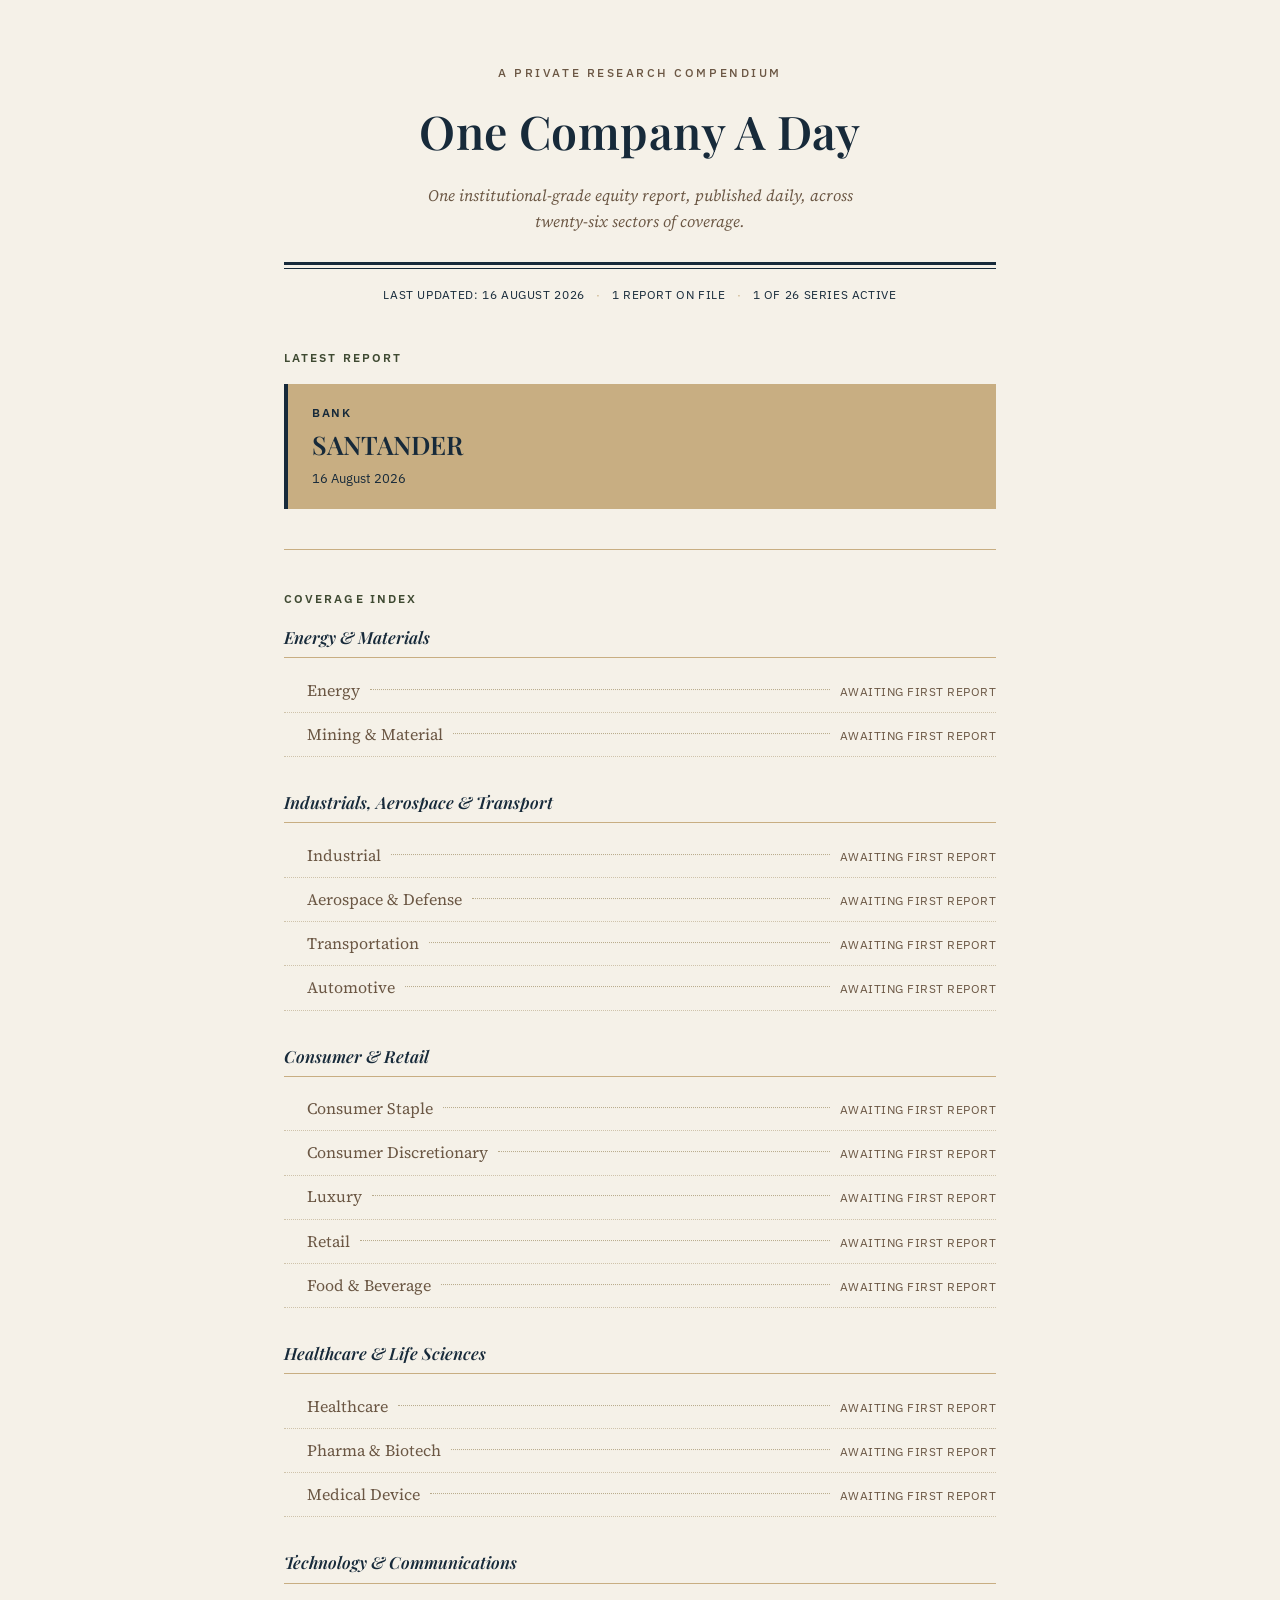
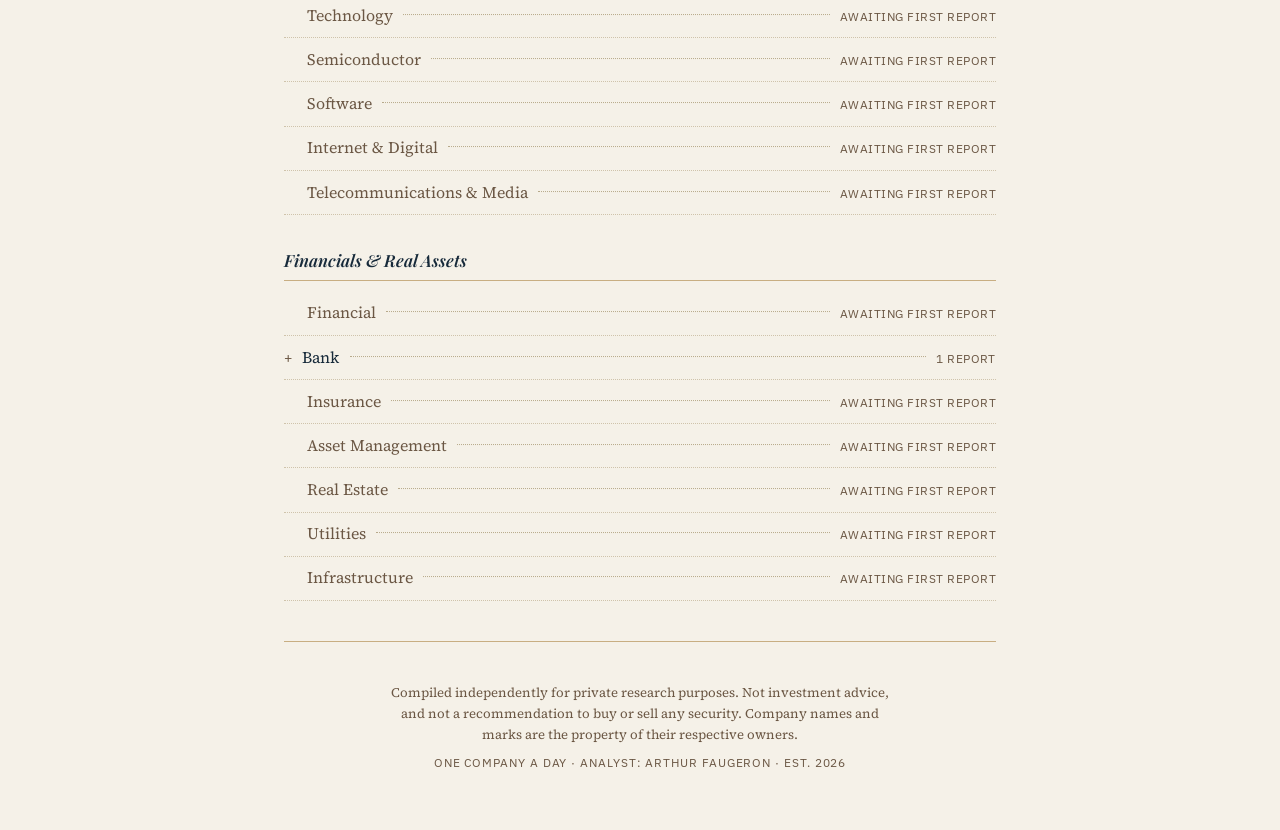
==== index.html @ ce0e8a20 "Initial site: OCAD compendium homepage and first report Static, dependency-free build (scripts/build" ====
<!doctype html>
<html lang="en">
<head>
<meta charset="utf-8">
<title>One Company A Day</title>
<meta name="description" content="A private, dated compendium of institutional-grade equity research, one company at a time, across twenty-six sectors of coverage.">
<meta name="viewport" content="width=device-width, initial-scale=1">
<link rel="icon" href="data:image/svg+xml,%3Csvg xmlns='http://www.w3.org/2000/svg' viewBox='0 0 64 64'%3E%3Crect width='64' height='64' fill='%23172A3A'/%3E%3Ctext x='32' y='45' font-family='Georgia,serif' font-size='38' fill='%23F5F1E8' text-anchor='middle'%3EO%3C/text%3E%3C/svg%3E">
<link rel="preconnect" href="https://fonts.googleapis.com">
<link rel="preconnect" href="https://fonts.gstatic.com" crossorigin>
<link href="https://fonts.googleapis.com/css2?family=Playfair+Display:ital,wght@0,500;0,600;0,700;1,500&family=Source+Serif+4:ital,wght@0,400;0,600;1,400&family=IBM+Plex+Sans:wght@400;500;600&display=swap" rel="stylesheet">
<link rel="stylesheet" href="assets/css/style.css">
</head>
<body>
<div class="page">

  <header class="masthead">
    <p class="masthead-eyebrow">A Private Research Compendium</p>
    <h1 class="masthead-title">One Company A Day</h1>
    <p class="masthead-tagline">One institutional-grade equity report, published daily, across twenty-six sectors of coverage.</p>
  </header>

  <div class="rule-double" role="presentation"></div>

  <div class="masthead-meta">
    <span>Last Updated: 16 August 2026</span>
    <span class="meta-sep">&middot;</span>
    <span>1 Report on File</span>
    <span class="meta-sep">&middot;</span>
    <span>1 of 26 Series Active</span>
  </div>

  <section class="latest">
    <p class="section-label">Latest Report</p>
    <div class="latest-card">
      <p class="latest-series">Bank</p>
      <h2 class="latest-title"><a href="Bank/16082026_SANTANDER.pdf">SANTANDER</a></h2>
      <p class="latest-date">16 August 2026</p>
    </div>
  </section>

  <hr class="rule-light">

  <section class="contents">
    <p class="section-label">Coverage Index</p>
    <div class="category">
      <h3 class="category-title">Energy &amp; Materials</h3>
      <div class="series-entry series-entry--empty">
        <span class="series-name">Energy</span>
        <span class="series-fill" aria-hidden="true"></span>
        <span class="series-count">Awaiting First Report</span>
      </div>
      <div class="series-entry series-entry--empty">
        <span class="series-name">Mining &amp; Material</span>
        <span class="series-fill" aria-hidden="true"></span>
        <span class="series-count">Awaiting First Report</span>
      </div>
    </div>
    <div class="category">
      <h3 class="category-title">Industrials, Aerospace &amp; Transport</h3>
      <div class="series-entry series-entry--empty">
        <span class="series-name">Industrial</span>
        <span class="series-fill" aria-hidden="true"></span>
        <span class="series-count">Awaiting First Report</span>
      </div>
      <div class="series-entry series-entry--empty">
        <span class="series-name">Aerospace &amp; Defense</span>
        <span class="series-fill" aria-hidden="true"></span>
        <span class="series-count">Awaiting First Report</span>
      </div>
      <div class="series-entry series-entry--empty">
        <span class="series-name">Transportation</span>
        <span class="series-fill" aria-hidden="true"></span>
        <span class="series-count">Awaiting First Report</span>
      </div>
      <div class="series-entry series-entry--empty">
        <span class="series-name">Automotive</span>
        <span class="series-fill" aria-hidden="true"></span>
        <span class="series-count">Awaiting First Report</span>
      </div>
    </div>
    <div class="category">
      <h3 class="category-title">Consumer &amp; Retail</h3>
      <div class="series-entry series-entry--empty">
        <span class="series-name">Consumer Staple</span>
        <span class="series-fill" aria-hidden="true"></span>
        <span class="series-count">Awaiting First Report</span>
      </div>
      <div class="series-entry series-entry--empty">
        <span class="series-name">Consumer Discretionary</span>
        <span class="series-fill" aria-hidden="true"></span>
        <span class="series-count">Awaiting First Report</span>
      </div>
      <div class="series-entry series-entry--empty">
        <span class="series-name">Luxury</span>
        <span class="series-fill" aria-hidden="true"></span>
        <span class="series-count">Awaiting First Report</span>
      </div>
      <div class="series-entry series-entry--empty">
        <span class="series-name">Retail</span>
        <span class="series-fill" aria-hidden="true"></span>
        <span class="series-count">Awaiting First Report</span>
      </div>
      <div class="series-entry series-entry--empty">
        <span class="series-name">Food &amp; Beverage</span>
        <span class="series-fill" aria-hidden="true"></span>
        <span class="series-count">Awaiting First Report</span>
      </div>
    </div>
    <div class="category">
      <h3 class="category-title">Healthcare &amp; Life Sciences</h3>
      <div class="series-entry series-entry--empty">
        <span class="series-name">Healthcare</span>
        <span class="series-fill" aria-hidden="true"></span>
        <span class="series-count">Awaiting First Report</span>
      </div>
      <div class="series-entry series-entry--empty">
        <span class="series-name">Pharma &amp; Biotech</span>
        <span class="series-fill" aria-hidden="true"></span>
        <span class="series-count">Awaiting First Report</span>
      </div>
      <div class="series-entry series-entry--empty">
        <span class="series-name">Medical Device</span>
        <span class="series-fill" aria-hidden="true"></span>
        <span class="series-count">Awaiting First Report</span>
      </div>
    </div>
    <div class="category">
      <h3 class="category-title">Technology &amp; Communications</h3>
      <div class="series-entry series-entry--empty">
        <span class="series-name">Technology</span>
        <span class="series-fill" aria-hidden="true"></span>
        <span class="series-count">Awaiting First Report</span>
      </div>
      <div class="series-entry series-entry--empty">
        <span class="series-name">Semiconductor</span>
        <span class="series-fill" aria-hidden="true"></span>
        <span class="series-count">Awaiting First Report</span>
      </div>
      <div class="series-entry series-entry--empty">
        <span class="series-name">Software</span>
        <span class="series-fill" aria-hidden="true"></span>
        <span class="series-count">Awaiting First Report</span>
      </div>
      <div class="series-entry series-entry--empty">
        <span class="series-name">Internet &amp; Digital</span>
        <span class="series-fill" aria-hidden="true"></span>
        <span class="series-count">Awaiting First Report</span>
      </div>
      <div class="series-entry series-entry--empty">
        <span class="series-name">Telecommunications &amp; Media</span>
        <span class="series-fill" aria-hidden="true"></span>
        <span class="series-count">Awaiting First Report</span>
      </div>
    </div>
    <div class="category">
      <h3 class="category-title">Financials &amp; Real Assets</h3>
      <div class="series-entry series-entry--empty">
        <span class="series-name">Financial</span>
        <span class="series-fill" aria-hidden="true"></span>
        <span class="series-count">Awaiting First Report</span>
      </div>
      <details class="series-entry">
        <summary>
          <span class="series-name">Bank</span>
          <span class="series-fill" aria-hidden="true"></span>
          <span class="series-count">1 Report</span>
        </summary>
        <ul class="report-list">
        <li>
          <a href="Bank/16082026_SANTANDER.pdf">SANTANDER</a>
          <span class="report-date">16 August 2026</span>
        </li>
        </ul>
      </details>
      <div class="series-entry series-entry--empty">
        <span class="series-name">Insurance</span>
        <span class="series-fill" aria-hidden="true"></span>
        <span class="series-count">Awaiting First Report</span>
      </div>
      <div class="series-entry series-entry--empty">
        <span class="series-name">Asset Management</span>
        <span class="series-fill" aria-hidden="true"></span>
        <span class="series-count">Awaiting First Report</span>
      </div>
      <div class="series-entry series-entry--empty">
        <span class="series-name">Real Estate</span>
        <span class="series-fill" aria-hidden="true"></span>
        <span class="series-count">Awaiting First Report</span>
      </div>
      <div class="series-entry series-entry--empty">
        <span class="series-name">Utilities</span>
        <span class="series-fill" aria-hidden="true"></span>
        <span class="series-count">Awaiting First Report</span>
      </div>
      <div class="series-entry series-entry--empty">
        <span class="series-name">Infrastructure</span>
        <span class="series-fill" aria-hidden="true"></span>
        <span class="series-count">Awaiting First Report</span>
      </div>
    </div>
  </section>

  <hr class="rule-light">

  <footer class="colophon">
    <p>Compiled independently for private research purposes. Not investment advice, and not a recommendation to buy or sell any security. Company names and marks are the property of their respective owners.</p>
    <p class="colophon-sub">One Company A Day &middot; Analyst: Arthur Faugeron &middot; Est. 2026</p>
  </footer>

</div>
</body>
</html>
---- assets/css/style.css ----
:root {
  --ivory: #F5F1E8;
  --navy: #172A3A;
  --tweed: #6B5744;
  --olive: #3F4A32;
  --camel: #C8AE82;

  --font-display: "Playfair Display", Georgia, "Times New Roman", serif;
  --font-body: "Source Serif 4", Georgia, "Times New Roman", serif;
  --font-sans: "IBM Plex Sans", "Helvetica Neue", Arial, sans-serif;
}

* {
  box-sizing: border-box;
}

html {
  background: var(--ivory);
}

html, body {
  overflow-x: hidden;
}

body {
  margin: 0;
  background: var(--ivory);
  color: var(--navy);
  font-family: var(--font-body);
  font-size: 17px;
  line-height: 1.6;
  -webkit-font-smoothing: antialiased;
}

.page {
  max-width: 760px;
  margin: 0 auto;
  padding: 4rem 1.5rem 3rem;
}

/* Masthead */

.masthead {
  text-align: center;
}

.masthead-eyebrow {
  margin: 0 0 0.75rem;
  font-family: var(--font-sans);
  font-size: 0.72rem;
  font-weight: 500;
  letter-spacing: 0.22em;
  text-transform: uppercase;
  color: var(--tweed);
}

.masthead-title {
  margin: 0;
  font-family: var(--font-display);
  font-weight: 600;
  font-size: 2.9rem;
  letter-spacing: 0.01em;
  color: var(--navy);
}

.masthead-tagline {
  margin: 0.9rem auto 0;
  max-width: 30em;
  font-style: italic;
  font-size: 1rem;
  color: var(--tweed);
}

.rule-double {
  margin: 1.75rem 0 1rem;
  border-top: 3px solid var(--navy);
  padding-top: 3px;
  border-bottom: 1px solid var(--navy);
}

.rule-light {
  margin: 2.5rem 0;
  border: none;
  border-top: 1px solid var(--camel);
}

.masthead-meta {
  text-align: center;
  font-family: var(--font-sans);
  font-size: 0.78rem;
  letter-spacing: 0.05em;
  text-transform: uppercase;
  color: var(--navy);
}

.meta-sep {
  color: var(--camel);
  margin: 0 0.6em;
}

/* Section labels */

.section-label {
  margin: 0 0 1rem;
  font-family: var(--font-sans);
  font-size: 0.72rem;
  font-weight: 600;
  letter-spacing: 0.18em;
  text-transform: uppercase;
  color: var(--olive);
}

/* Latest report */

.latest {
  margin-top: 2.75rem;
}

.latest-card {
  background: var(--camel);
  border-left: 4px solid var(--navy);
  padding: 1.25rem 1.5rem;
}

.latest-card--empty {
  color: var(--navy);
  font-style: italic;
}

.latest-series {
  margin: 0 0 0.35rem;
  font-family: var(--font-sans);
  font-size: 0.72rem;
  font-weight: 600;
  letter-spacing: 0.14em;
  text-transform: uppercase;
  color: var(--navy);
}

.latest-title {
  margin: 0;
  font-family: var(--font-display);
  font-weight: 600;
  font-size: 1.6rem;
  line-height: 1.25;
}

.latest-title a {
  color: var(--navy);
  text-decoration: none;
}

.latest-title a:hover {
  color: var(--olive);
  text-decoration: underline;
}

.latest-date {
  margin: 0.5rem 0 0;
  font-family: var(--font-sans);
  font-size: 0.82rem;
  color: var(--navy);
}

/* Coverage index */

.category {
  margin-bottom: 2rem;
}

.category-title {
  margin: 0 0 0.65rem;
  font-family: var(--font-display);
  font-weight: 600;
  font-style: italic;
  font-size: 1.05rem;
  color: var(--navy);
  border-bottom: 1px solid var(--camel);
  padding-bottom: 0.4rem;
}

.series-entry {
  border-bottom: 1px dotted #cfc3ab;
}

.series-entry summary {
  list-style: none;
  cursor: pointer;
  display: flex;
  align-items: baseline;
  padding: 0.55rem 0;
}

.series-entry summary::-webkit-details-marker {
  display: none;
}

.series-entry summary::before {
  content: "+";
  display: inline-block;
  width: 1em;
  margin-right: 0.35em;
  font-family: var(--font-sans);
  font-size: 0.85rem;
  color: var(--tweed);
}

.series-entry[open] summary::before {
  content: "\2212";
}

.series-entry--empty {
  display: flex;
  align-items: baseline;
  padding: 0.55rem 0 0.55rem 1.35em;
  color: var(--tweed);
}

.series-name {
  font-family: var(--font-body);
  font-size: 1rem;
  color: var(--navy);
  white-space: nowrap;
}

.series-entry--empty .series-name {
  color: var(--tweed);
}

.series-fill {
  flex: 1;
  margin: 0 0.6em;
  border-bottom: 1px dotted #b7a98a;
  transform: translateY(-0.35em);
}

.series-count {
  font-family: var(--font-sans);
  font-size: 0.76rem;
  letter-spacing: 0.04em;
  text-transform: uppercase;
  color: var(--tweed);
  white-space: nowrap;
}

.report-list {
  list-style: none;
  margin: 0 0 0.75rem;
  padding: 0 0 0 1.35em;
}

.report-list li {
  display: flex;
  align-items: baseline;
  padding: 0.3rem 0;
  border-bottom: 1px solid #ece5d4;
}

.report-list li:last-child {
  border-bottom: none;
}

.report-list a {
  color: var(--navy);
  text-decoration: none;
  font-size: 0.98rem;
}

.report-list a:hover {
  color: var(--olive);
  text-decoration: underline;
}

.report-date {
  margin-left: auto;
  padding-left: 1em;
  font-family: var(--font-sans);
  font-size: 0.76rem;
  color: var(--tweed);
  white-space: nowrap;
}

/* Colophon */

.colophon {
  text-align: center;
  color: var(--tweed);
  font-size: 0.82rem;
}

.colophon p {
  margin: 0 0 0.6rem;
  max-width: 38em;
  margin-left: auto;
  margin-right: auto;
}

.colophon-sub {
  font-family: var(--font-sans);
  font-size: 0.72rem;
  letter-spacing: 0.08em;
  text-transform: uppercase;
}

/* Responsive */

@media (max-width: 560px) {
  .page {
    padding: 2.5rem 1.1rem 2.5rem;
  }
  .masthead-title {
    font-size: 1.7rem;
  }
  .masthead-meta {
    line-height: 2;
  }
  .series-entry summary {
    display: block;
    padding: 0.55rem 0;
  }
  .series-entry--empty {
    display: block;
    padding: 0.55rem 0 0.55rem 1.35em;
  }
  .series-fill {
    display: none;
  }
  .series-name {
    white-space: normal;
  }
  .series-count {
    display: block;
    margin-top: 0.15rem;
  }
  .series-entry summary .series-count {
    padding-left: 1.35em;
  }
  .report-list {
    padding-left: 0.8em;
  }
  .report-list li {
    display: block;
    padding: 0.35rem 0;
  }
  .report-list a {
    display: inline-block;
  }
  .report-date {
    display: block;
    margin-left: 0;
    padding-left: 0;
    margin-top: 0.1rem;
  }
}
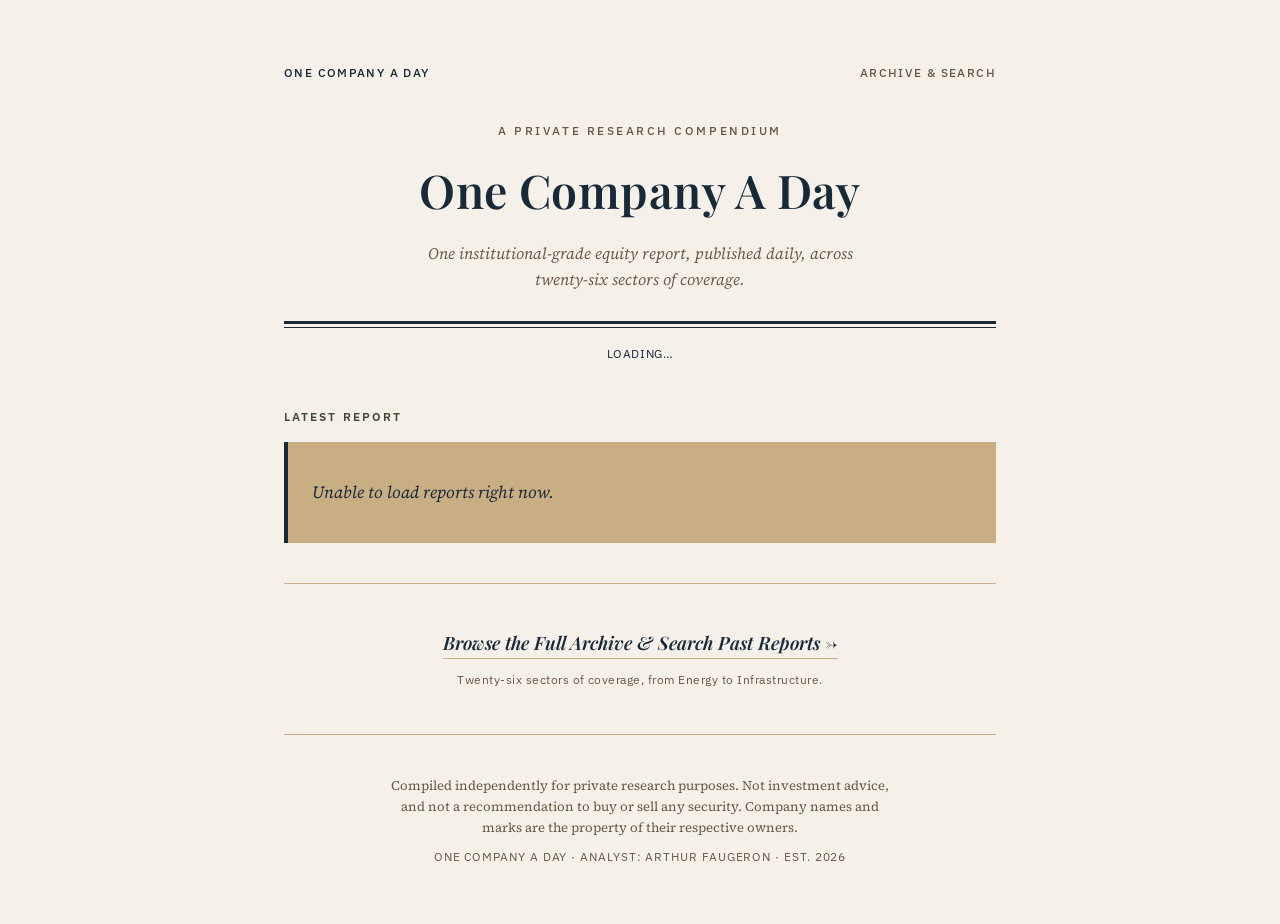
==== commit 10425d0b: "Rebuild site: two pages, automatic CI deploy, SERIES/ folder - Split into a short home page and a se" ====
--- a/index.html
+++ b/index.html
@@ -14,6 +14,11 @@
 <body>
 <div class="page">
 
+  <nav class="utility-nav">
+    <a href="index.html">One Company A Day</a>
+    <a href="archive.html">Archive &amp; Search</a>
+  </nav>
+
   <header class="masthead">
     <p class="masthead-eyebrow">A Private Research Compendium</p>
     <h1 class="masthead-title">One Company A Day</h1>
@@ -22,183 +27,22 @@
 
   <div class="rule-double" role="presentation"></div>
 
-  <div class="masthead-meta">
-    <span>Last Updated: 16 August 2026</span>
-    <span class="meta-sep">&middot;</span>
-    <span>1 Report on File</span>
-    <span class="meta-sep">&middot;</span>
-    <span>1 of 26 Series Active</span>
+  <div class="masthead-meta" id="masthead-meta">
+    <span>Loading&hellip;</span>
   </div>
 
   <section class="latest">
     <p class="section-label">Latest Report</p>
-    <div class="latest-card">
-      <p class="latest-series">Bank</p>
-      <h2 class="latest-title"><a href="Bank/16082026_SANTANDER.pdf">SANTANDER</a></h2>
-      <p class="latest-date">16 August 2026</p>
+    <div id="latest-report">
+      <div class="latest-card latest-card--empty"><p>Loading&hellip;</p></div>
     </div>
   </section>
 
   <hr class="rule-light">
 
-  <section class="contents">
-    <p class="section-label">Coverage Index</p>
-    <div class="category">
-      <h3 class="category-title">Energy &amp; Materials</h3>
-      <div class="series-entry series-entry--empty">
-        <span class="series-name">Energy</span>
-        <span class="series-fill" aria-hidden="true"></span>
-        <span class="series-count">Awaiting First Report</span>
-      </div>
-      <div class="series-entry series-entry--empty">
-        <span class="series-name">Mining &amp; Material</span>
-        <span class="series-fill" aria-hidden="true"></span>
-        <span class="series-count">Awaiting First Report</span>
-      </div>
-    </div>
-    <div class="category">
-      <h3 class="category-title">Industrials, Aerospace &amp; Transport</h3>
-      <div class="series-entry series-entry--empty">
-        <span class="series-name">Industrial</span>
-        <span class="series-fill" aria-hidden="true"></span>
-        <span class="series-count">Awaiting First Report</span>
-      </div>
-      <div class="series-entry series-entry--empty">
-        <span class="series-name">Aerospace &amp; Defense</span>
-        <span class="series-fill" aria-hidden="true"></span>
-        <span class="series-count">Awaiting First Report</span>
-      </div>
-      <div class="series-entry series-entry--empty">
-        <span class="series-name">Transportation</span>
-        <span class="series-fill" aria-hidden="true"></span>
-        <span class="series-count">Awaiting First Report</span>
-      </div>
-      <div class="series-entry series-entry--empty">
-        <span class="series-name">Automotive</span>
-        <span class="series-fill" aria-hidden="true"></span>
-        <span class="series-count">Awaiting First Report</span>
-      </div>
-    </div>
-    <div class="category">
-      <h3 class="category-title">Consumer &amp; Retail</h3>
-      <div class="series-entry series-entry--empty">
-        <span class="series-name">Consumer Staple</span>
-        <span class="series-fill" aria-hidden="true"></span>
-        <span class="series-count">Awaiting First Report</span>
-      </div>
-      <div class="series-entry series-entry--empty">
-        <span class="series-name">Consumer Discretionary</span>
-        <span class="series-fill" aria-hidden="true"></span>
-        <span class="series-count">Awaiting First Report</span>
-      </div>
-      <div class="series-entry series-entry--empty">
-        <span class="series-name">Luxury</span>
-        <span class="series-fill" aria-hidden="true"></span>
-        <span class="series-count">Awaiting First Report</span>
-      </div>
-      <div class="series-entry series-entry--empty">
-        <span class="series-name">Retail</span>
-        <span class="series-fill" aria-hidden="true"></span>
-        <span class="series-count">Awaiting First Report</span>
-      </div>
-      <div class="series-entry series-entry--empty">
-        <span class="series-name">Food &amp; Beverage</span>
-        <span class="series-fill" aria-hidden="true"></span>
-        <span class="series-count">Awaiting First Report</span>
-      </div>
-    </div>
-    <div class="category">
-      <h3 class="category-title">Healthcare &amp; Life Sciences</h3>
-      <div class="series-entry series-entry--empty">
-        <span class="series-name">Healthcare</span>
-        <span class="series-fill" aria-hidden="true"></span>
-        <span class="series-count">Awaiting First Report</span>
-      </div>
-      <div class="series-entry series-entry--empty">
-        <span class="series-name">Pharma &amp; Biotech</span>
-        <span class="series-fill" aria-hidden="true"></span>
-        <span class="series-count">Awaiting First Report</span>
-      </div>
-      <div class="series-entry series-entry--empty">
-        <span class="series-name">Medical Device</span>
-        <span class="series-fill" aria-hidden="true"></span>
-        <span class="series-count">Awaiting First Report</span>
-      </div>
-    </div>
-    <div class="category">
-      <h3 class="category-title">Technology &amp; Communications</h3>
-      <div class="series-entry series-entry--empty">
-        <span class="series-name">Technology</span>
-        <span class="series-fill" aria-hidden="true"></span>
-        <span class="series-count">Awaiting First Report</span>
-      </div>
-      <div class="series-entry series-entry--empty">
-        <span class="series-name">Semiconductor</span>
-        <span class="series-fill" aria-hidden="true"></span>
-        <span class="series-count">Awaiting First Report</span>
-      </div>
-      <div class="series-entry series-entry--empty">
-        <span class="series-name">Software</span>
-        <span class="series-fill" aria-hidden="true"></span>
-        <span class="series-count">Awaiting First Report</span>
-      </div>
-      <div class="series-entry series-entry--empty">
-        <span class="series-name">Internet &amp; Digital</span>
-        <span class="series-fill" aria-hidden="true"></span>
-        <span class="series-count">Awaiting First Report</span>
-      </div>
-      <div class="series-entry series-entry--empty">
-        <span class="series-name">Telecommunications &amp; Media</span>
-        <span class="series-fill" aria-hidden="true"></span>
-        <span class="series-count">Awaiting First Report</span>
-      </div>
-    </div>
-    <div class="category">
-      <h3 class="category-title">Financials &amp; Real Assets</h3>
-      <div class="series-entry series-entry--empty">
-        <span class="series-name">Financial</span>
-        <span class="series-fill" aria-hidden="true"></span>
-        <span class="series-count">Awaiting First Report</span>
-      </div>
-      <details class="series-entry">
-        <summary>
-          <span class="series-name">Bank</span>
-          <span class="series-fill" aria-hidden="true"></span>
-          <span class="series-count">1 Report</span>
-        </summary>
-        <ul class="report-list">
-        <li>
-          <a href="Bank/16082026_SANTANDER.pdf">SANTANDER</a>
-          <span class="report-date">16 August 2026</span>
-        </li>
-        </ul>
-      </details>
-      <div class="series-entry series-entry--empty">
-        <span class="series-name">Insurance</span>
-        <span class="series-fill" aria-hidden="true"></span>
-        <span class="series-count">Awaiting First Report</span>
-      </div>
-      <div class="series-entry series-entry--empty">
-        <span class="series-name">Asset Management</span>
-        <span class="series-fill" aria-hidden="true"></span>
-        <span class="series-count">Awaiting First Report</span>
-      </div>
-      <div class="series-entry series-entry--empty">
-        <span class="series-name">Real Estate</span>
-        <span class="series-fill" aria-hidden="true"></span>
-        <span class="series-count">Awaiting First Report</span>
-      </div>
-      <div class="series-entry series-entry--empty">
-        <span class="series-name">Utilities</span>
-        <span class="series-fill" aria-hidden="true"></span>
-        <span class="series-count">Awaiting First Report</span>
-      </div>
-      <div class="series-entry series-entry--empty">
-        <span class="series-name">Infrastructure</span>
-        <span class="series-fill" aria-hidden="true"></span>
-        <span class="series-count">Awaiting First Report</span>
-      </div>
-    </div>
+  <section class="cta">
+    <a class="cta-link" href="archive.html">Browse the Full Archive &amp; Search Past Reports &rarr;</a>
+    <p class="cta-sub">Twenty-six sectors of coverage, from Energy to Infrastructure.</p>
   </section>
 
   <hr class="rule-light">
@@ -209,5 +53,6 @@
   </footer>
 
 </div>
+<script src="assets/js/site.js"></script>
 </body>
 </html>
--- a/assets/css/style.css
+++ b/assets/css/style.css
@@ -38,10 +38,45 @@
   padding: 4rem 1.5rem 3rem;
 }
 
+/* Utility nav */
+
+.utility-nav {
+  display: flex;
+  justify-content: space-between;
+  align-items: baseline;
+  margin-bottom: 2.5rem;
+  font-family: var(--font-sans);
+  font-size: 0.72rem;
+  font-weight: 500;
+  letter-spacing: 0.12em;
+  text-transform: uppercase;
+}
+
+.utility-nav a {
+  color: var(--tweed);
+  text-decoration: none;
+}
+
+.utility-nav a:hover {
+  color: var(--olive);
+}
+
+.utility-nav a:first-child {
+  color: var(--navy);
+}
+
 /* Masthead */
 
 .masthead {
   text-align: center;
+}
+
+.masthead--compact {
+  margin-bottom: 0.25rem;
+}
+
+.masthead-title--compact {
+  font-size: 2.1rem;
 }
 
 .masthead-eyebrow {
@@ -160,6 +195,88 @@
   font-family: var(--font-sans);
   font-size: 0.82rem;
   color: var(--navy);
+}
+
+/* Call to action (home) */
+
+.cta {
+  text-align: center;
+  margin: 2.75rem 0;
+}
+
+.cta-link {
+  font-family: var(--font-display);
+  font-weight: 600;
+  font-style: italic;
+  font-size: 1.15rem;
+  color: var(--navy);
+  text-decoration: none;
+  border-bottom: 1px solid var(--camel);
+  padding-bottom: 0.15rem;
+}
+
+.cta-link:hover {
+  color: var(--olive);
+  border-bottom-color: var(--olive);
+}
+
+.cta-sub {
+  margin: 0.75rem 0 0;
+  font-family: var(--font-sans);
+  font-size: 0.78rem;
+  letter-spacing: 0.04em;
+  color: var(--tweed);
+}
+
+/* Search (archive) */
+
+.search {
+  margin: 0 0 2.5rem;
+}
+
+.search-label {
+  display: block;
+  margin: 0 0 0.5rem;
+  font-family: var(--font-sans);
+  font-size: 0.72rem;
+  font-weight: 600;
+  letter-spacing: 0.18em;
+  text-transform: uppercase;
+  color: var(--olive);
+}
+
+.search-input {
+  width: 100%;
+  padding: 0.7rem 0.9rem;
+  background: var(--ivory);
+  border: 1px solid var(--navy);
+  color: var(--navy);
+  font-family: var(--font-body);
+  font-size: 1rem;
+  border-radius: 0;
+}
+
+.search-input::placeholder {
+  color: var(--tweed);
+  opacity: 0.8;
+}
+
+.search-input:focus {
+  outline: none;
+  border-color: var(--olive);
+  box-shadow: 0 0 0 1px var(--olive);
+}
+
+.search-input:disabled {
+  opacity: 0.6;
+}
+
+.archive-empty,
+.loading-note {
+  font-family: var(--font-body);
+  font-style: italic;
+  color: var(--tweed);
+  margin: 0 0 1.5rem;
 }
 
 /* Coverage index */
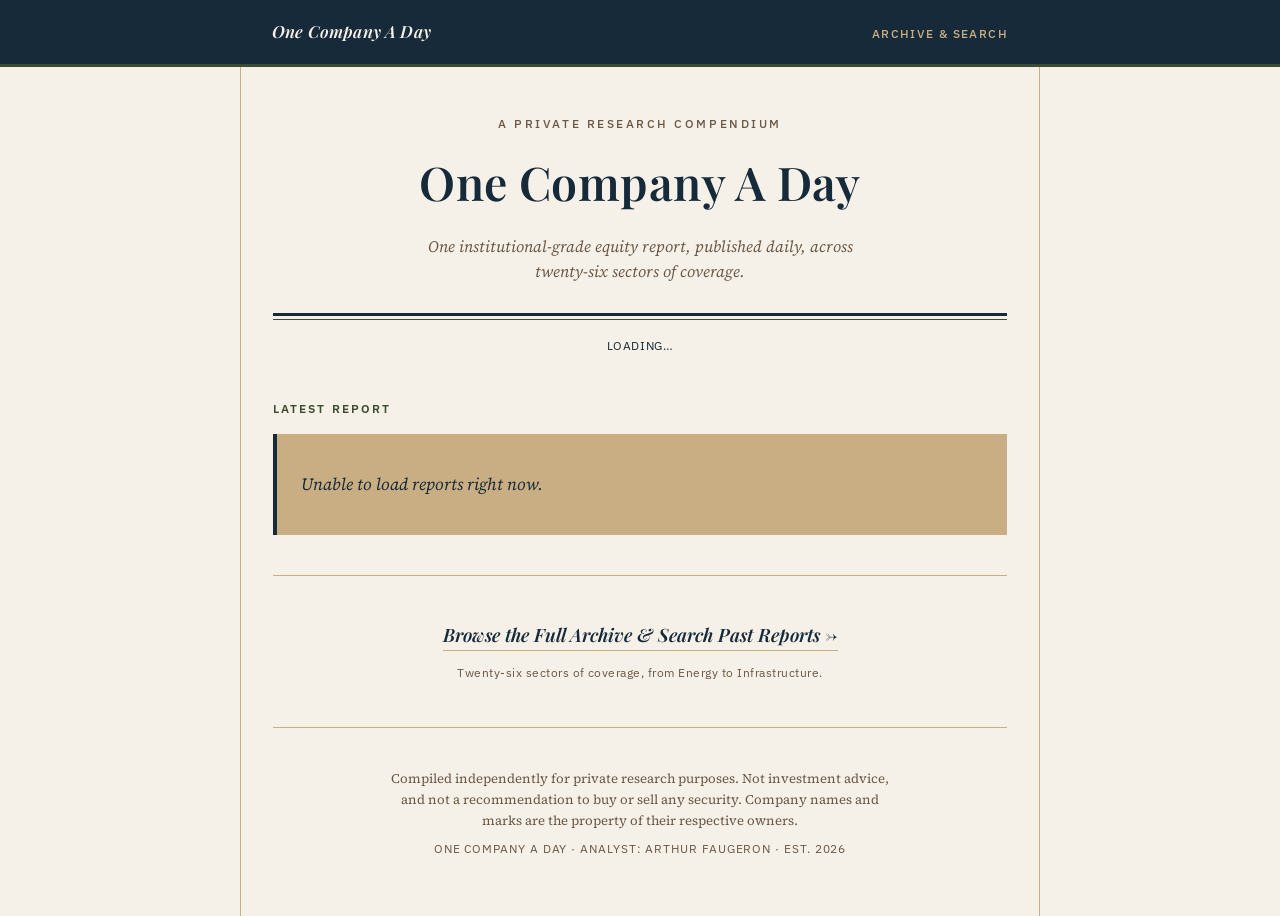
==== commit 48a941a9: "Add full-width header band, more olive accents, PDF new-tab + download - Site header is now a full-w" ====
--- a/index.html
+++ b/index.html
@@ -12,12 +12,13 @@
 <link rel="stylesheet" href="assets/css/style.css">
 </head>
 <body>
-<div class="page">
-
+<header class="site-header">
   <nav class="utility-nav">
     <a href="index.html">One Company A Day</a>
     <a href="archive.html">Archive &amp; Search</a>
   </nav>
+</header>
+<div class="page">
 
   <header class="masthead">
     <p class="masthead-eyebrow">A Private Research Compendium</p>
--- a/assets/css/style.css
+++ b/assets/css/style.css
@@ -33,36 +33,57 @@
 }
 
 .page {
-  max-width: 760px;
+  max-width: 800px;
   margin: 0 auto;
-  padding: 4rem 1.5rem 3rem;
-}
-
-/* Utility nav */
+  padding: 3rem 2rem 3rem;
+  border-left: 1px solid var(--camel);
+  border-right: 1px solid var(--camel);
+}
+
+/* Site header */
+
+.site-header {
+  background: var(--navy);
+  border-bottom: 3px solid var(--olive);
+}
 
 .utility-nav {
+  max-width: 800px;
+  margin: 0 auto;
+  padding: 1.15rem 2rem;
   display: flex;
   justify-content: space-between;
   align-items: baseline;
-  margin-bottom: 2.5rem;
+}
+
+.utility-nav a {
+  text-decoration: none;
+}
+
+.utility-nav a:first-child {
+  font-family: var(--font-display);
+  font-style: italic;
+  font-weight: 600;
+  font-size: 1.05rem;
+  letter-spacing: 0.01em;
+  color: var(--ivory);
+}
+
+.utility-nav a:first-child:hover {
+  color: var(--camel);
+}
+
+.utility-nav a:last-child {
   font-family: var(--font-sans);
   font-size: 0.72rem;
   font-weight: 500;
   letter-spacing: 0.12em;
   text-transform: uppercase;
-}
-
-.utility-nav a {
-  color: var(--tweed);
-  text-decoration: none;
-}
-
-.utility-nav a:hover {
-  color: var(--olive);
-}
-
-.utility-nav a:first-child {
-  color: var(--navy);
+  color: var(--camel);
+}
+
+.utility-nav a:last-child:hover {
+  color: var(--ivory);
 }
 
 /* Masthead */
@@ -110,7 +131,7 @@
   margin: 1.75rem 0 1rem;
   border-top: 3px solid var(--navy);
   padding-top: 3px;
-  border-bottom: 1px solid var(--navy);
+  border-bottom: 1px solid var(--olive);
 }
 
 .rule-light {
@@ -169,7 +190,7 @@
   font-weight: 600;
   letter-spacing: 0.14em;
   text-transform: uppercase;
-  color: var(--navy);
+  color: var(--olive);
 }
 
 .latest-title {
@@ -195,6 +216,26 @@
   font-family: var(--font-sans);
   font-size: 0.82rem;
   color: var(--navy);
+}
+
+.latest-date .meta-sep {
+  color: var(--tweed);
+}
+
+.download-link {
+  color: inherit;
+  text-decoration: underline;
+  text-decoration-color: var(--camel);
+  text-underline-offset: 0.15em;
+}
+
+.download-link:hover {
+  color: var(--olive);
+  text-decoration-color: var(--olive);
+}
+
+.latest-card .download-link {
+  text-decoration-color: var(--tweed);
 }
 
 /* Call to action (home) */
@@ -292,7 +333,7 @@
   font-style: italic;
   font-size: 1.05rem;
   color: var(--navy);
-  border-bottom: 1px solid var(--camel);
+  border-bottom: 1px solid var(--olive);
   padding-bottom: 0.4rem;
 }
 
@@ -397,6 +438,7 @@
   white-space: nowrap;
 }
 
+
 /* Colophon */
 
 .colophon {
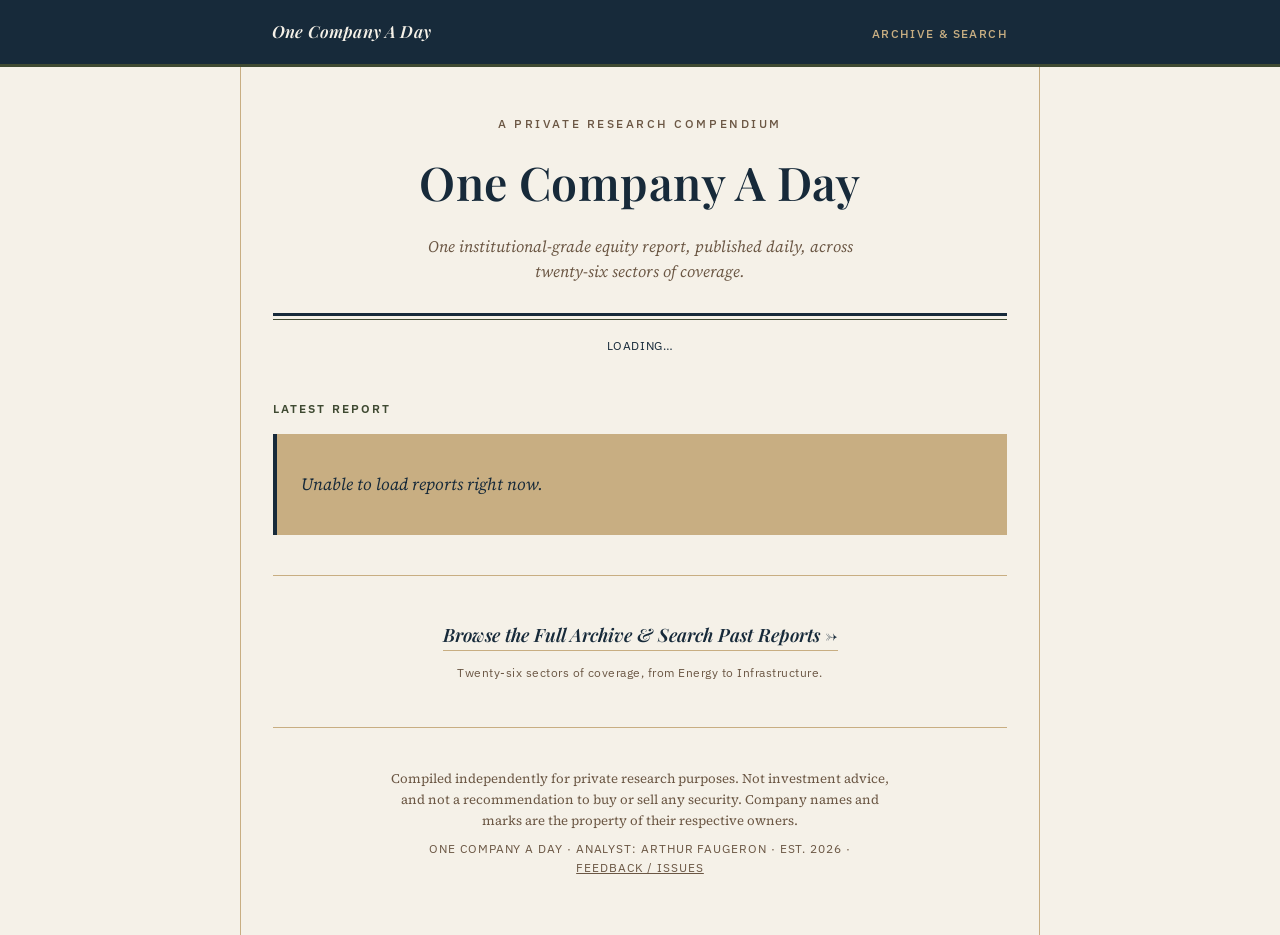
==== commit 4c3c7f3e: "feat: add dynamic site logic, expand/collapse controls, and feedback link" ====
--- a/index.html
+++ b/index.html
@@ -1,59 +1,70 @@
 <!doctype html>
 <html lang="en">
+
 <head>
-<meta charset="utf-8">
-<title>One Company A Day</title>
-<meta name="description" content="A private, dated compendium of institutional-grade equity research, one company at a time, across twenty-six sectors of coverage.">
-<meta name="viewport" content="width=device-width, initial-scale=1">
-<link rel="icon" href="data:image/svg+xml,%3Csvg xmlns='http://www.w3.org/2000/svg' viewBox='0 0 64 64'%3E%3Crect width='64' height='64' fill='%23172A3A'/%3E%3Ctext x='32' y='45' font-family='Georgia,serif' font-size='38' fill='%23F5F1E8' text-anchor='middle'%3EO%3C/text%3E%3C/svg%3E">
-<link rel="preconnect" href="https://fonts.googleapis.com">
-<link rel="preconnect" href="https://fonts.gstatic.com" crossorigin>
-<link href="https://fonts.googleapis.com/css2?family=Playfair+Display:ital,wght@0,500;0,600;0,700;1,500&family=Source+Serif+4:ital,wght@0,400;0,600;1,400&family=IBM+Plex+Sans:wght@400;500;600&display=swap" rel="stylesheet">
-<link rel="stylesheet" href="assets/css/style.css">
+  <meta charset="utf-8">
+  <title>One Company A Day</title>
+  <meta name="description"
+    content="A private, dated compendium of institutional-grade equity research, one company at a time, across twenty-six sectors of coverage.">
+  <meta name="viewport" content="width=device-width, initial-scale=1">
+  <link rel="icon"
+    href="data:image/svg+xml,%3Csvg xmlns='http://www.w3.org/2000/svg' viewBox='0 0 64 64'%3E%3Crect width='64' height='64' fill='%23172A3A'/%3E%3Ctext x='32' y='45' font-family='Georgia,serif' font-size='38' fill='%23F5F1E8' text-anchor='middle'%3EO%3C/text%3E%3C/svg%3E">
+  <link rel="preconnect" href="https://fonts.googleapis.com">
+  <link rel="preconnect" href="https://fonts.gstatic.com" crossorigin>
+  <link
+    href="https://fonts.googleapis.com/css2?family=Playfair+Display:ital,wght@0,500;0,600;0,700;1,500&family=Source+Serif+4:ital,wght@0,400;0,600;1,400&family=IBM+Plex+Sans:wght@400;500;600&display=swap"
+    rel="stylesheet">
+  <link rel="stylesheet" href="assets/css/style.css">
 </head>
+
 <body>
-<header class="site-header">
-  <nav class="utility-nav">
-    <a href="index.html">One Company A Day</a>
-    <a href="archive.html">Archive &amp; Search</a>
-  </nav>
-</header>
-<div class="page">
+  <header class="site-header">
+    <nav class="utility-nav">
+      <a href="index.html">One Company A Day</a>
+      <a href="archive.html">Archive &amp; Search</a>
+    </nav>
+  </header>
+  <div class="page">
 
-  <header class="masthead">
-    <p class="masthead-eyebrow">A Private Research Compendium</p>
-    <h1 class="masthead-title">One Company A Day</h1>
-    <p class="masthead-tagline">One institutional-grade equity report, published daily, across twenty-six sectors of coverage.</p>
-  </header>
+    <header class="masthead">
+      <p class="masthead-eyebrow">A Private Research Compendium</p>
+      <h1 class="masthead-title">One Company A Day</h1>
+      <p class="masthead-tagline">One institutional-grade equity report, published daily, across twenty-six sectors of
+        coverage.</p>
+    </header>
 
-  <div class="rule-double" role="presentation"></div>
+    <div class="rule-double" role="presentation"></div>
 
-  <div class="masthead-meta" id="masthead-meta">
-    <span>Loading&hellip;</span>
+    <div class="masthead-meta" id="masthead-meta">
+      <span>Loading&hellip;</span>
+    </div>
+
+    <section class="latest">
+      <p class="section-label">Latest Report</p>
+      <div id="latest-report">
+        <div class="latest-card latest-card--empty">
+          <p>Loading&hellip;</p>
+        </div>
+      </div>
+    </section>
+
+    <hr class="rule-light">
+
+    <section class="cta">
+      <a class="cta-link" href="archive.html">Browse the Full Archive &amp; Search Past Reports &rarr;</a>
+      <p class="cta-sub">Twenty-six sectors of coverage, from Energy to Infrastructure.</p>
+    </section>
+
+    <hr class="rule-light">
+
+    <footer class="colophon">
+      <p>Compiled independently for private research purposes. Not investment advice, and not a recommendation to buy or
+        sell any security. Company names and marks are the property of their respective owners.</p>
+      <p class="colophon-sub">One Company A Day &middot; Analyst: Arthur Faugeron &middot; Est. 2026 &middot; <a href="https://github.com/Arthur-Faugeron/OCAD/issues" target="_blank" rel="noopener noreferrer" style="color: inherit; text-decoration: underline;">Feedback / Issues</a></p>
+    </footer>
+
   </div>
+  <script src="assets/js/site.js"></script>
+</body>
 
-  <section class="latest">
-    <p class="section-label">Latest Report</p>
-    <div id="latest-report">
-      <div class="latest-card latest-card--empty"><p>Loading&hellip;</p></div>
-    </div>
-  </section>
-
-  <hr class="rule-light">
-
-  <section class="cta">
-    <a class="cta-link" href="archive.html">Browse the Full Archive &amp; Search Past Reports &rarr;</a>
-    <p class="cta-sub">Twenty-six sectors of coverage, from Energy to Infrastructure.</p>
-  </section>
-
-  <hr class="rule-light">
-
-  <footer class="colophon">
-    <p>Compiled independently for private research purposes. Not investment advice, and not a recommendation to buy or sell any security. Company names and marks are the property of their respective owners.</p>
-    <p class="colophon-sub">One Company A Day &middot; Analyst: Arthur Faugeron &middot; Est. 2026</p>
-  </footer>
-
-</div>
-<script src="assets/js/site.js"></script>
-</body>
-</html>
+</html>
